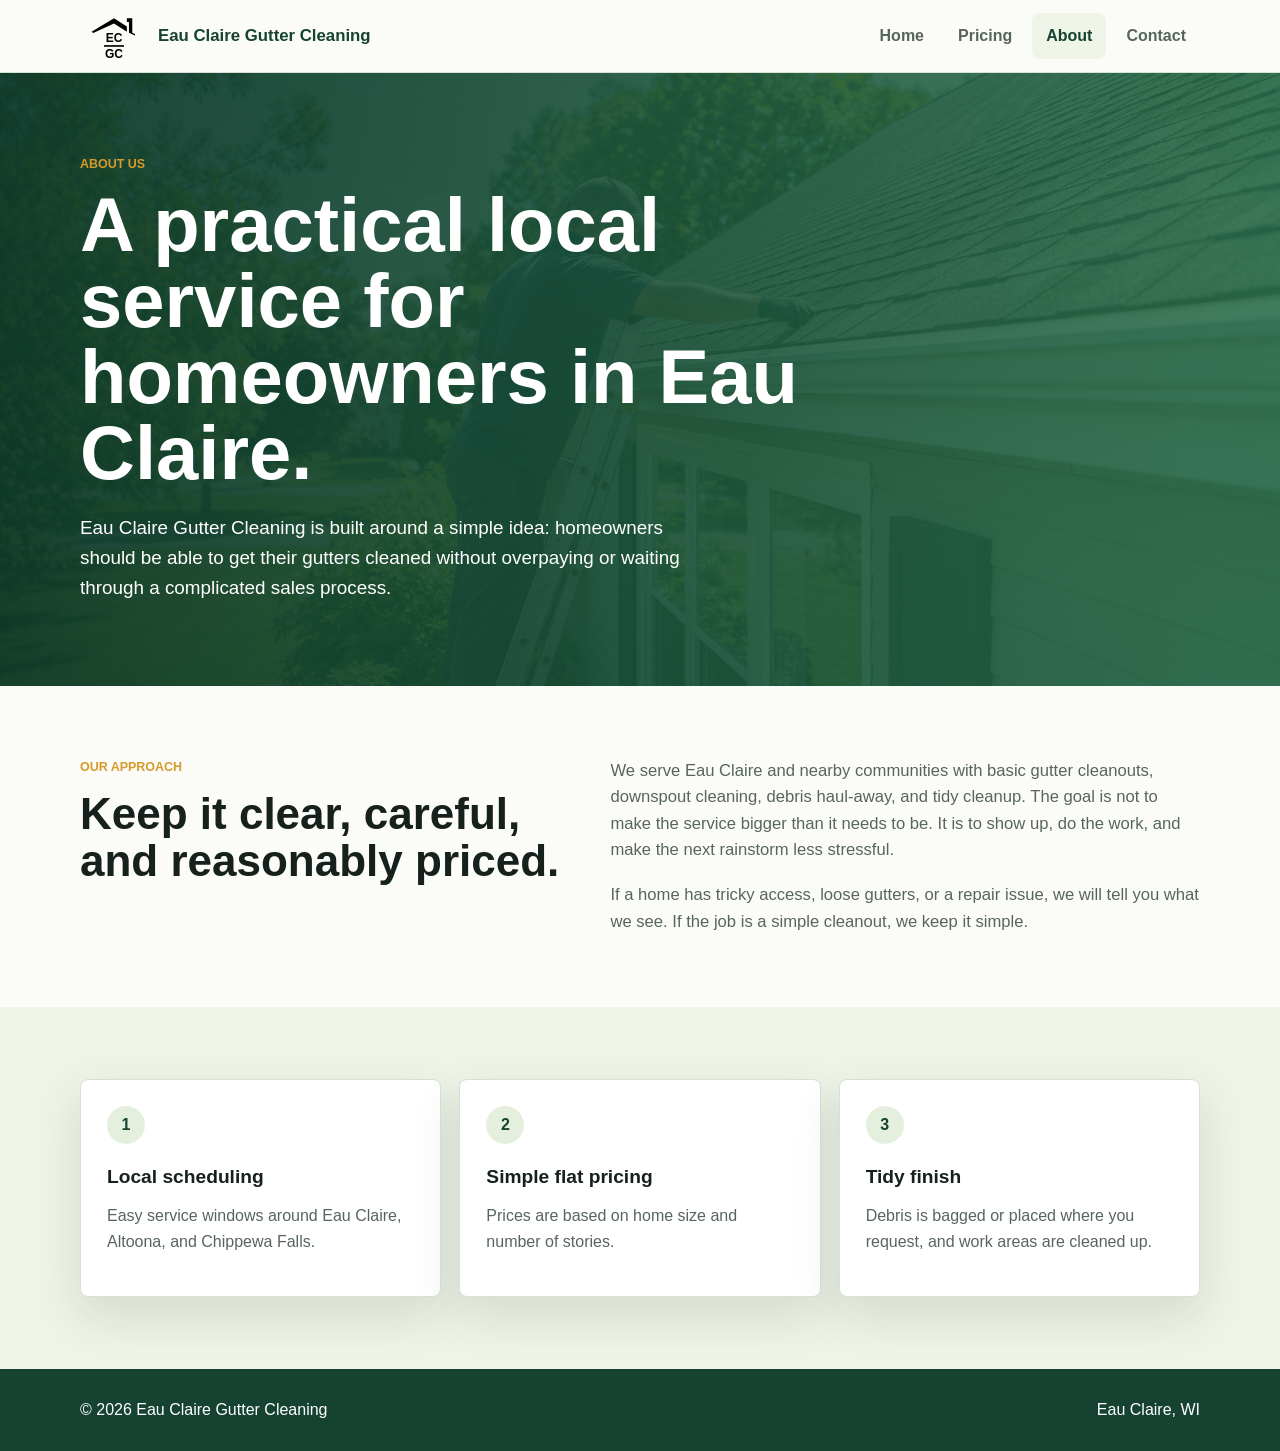
==== about.html @ 63301a05 "initial upload" ====
<!DOCTYPE html>
<html lang="en">
  <head>
    <meta charset="UTF-8" />
    <meta name="viewport" content="width=device-width, initial-scale=1.0" />
    <title>About Eau Claire Gutter Cleaning | Local Gutter Cleaning Service</title>
    <meta
      name="description"
      content="Learn about Eau Claire Gutter Cleaning, a simple and affordable local gutter cleaning service for Eau Claire and nearby communities."
    />
    <meta name="keywords" content="Eau Claire gutter cleaning, local gutter cleaning Eau Claire, affordable gutter cleaning" />
    <meta name="robots" content="index, follow" />
    <link rel="canonical" href="https://eauclaireguttercleaning.com/about.html" />
    <meta property="og:title" content="About Eau Claire Gutter Cleaning" />
    <meta
      property="og:description"
      content="A simple local gutter cleaning service for Eau Claire, Altoona, Chippewa Falls, and nearby communities."
    />
    <meta property="og:type" content="website" />
    <meta property="og:url" content="https://eauclaireguttercleaning.com/about.html" />
    <meta property="og:image" content="https://eauclaireguttercleaning.com/assets/images/hero-gutter-cleaning.png" />
    <meta name="twitter:card" content="summary_large_image" />
    <link rel="icon" href="assets/images/logo.svg" type="image/svg+xml" />
    <link rel="stylesheet" href="assets/css/styles.css?v=20260721" />
  </head>
  <body>
    <header class="site-header">
      <nav class="nav" aria-label="Main navigation">
        <a class="brand" href="index.html">
          <img class="brand-logo" src="assets/images/logo.svg" alt="" />
          <span class="brand-text">Eau Claire Gutter Cleaning</span>
        </a>
        <button class="nav-toggle" type="button" aria-label="Open navigation" aria-expanded="false">
          <span></span>
          <span></span>
          <span></span>
        </button>
        <div class="nav-links">
          <a href="index.html">Home</a>
          <a href="pricing.html">Pricing</a>
          <a href="about.html" aria-current="page">About</a>
          <a href="contact.html">Contact</a>
        </div>
      </nav>
    </header>

    <main>
      <section class="page-hero">
        <div class="section-inner">
          <p class="eyebrow">About us</p>
          <h1>A practical local service for homeowners in Eau Claire.</h1>
          <p>
            Eau Claire Gutter Cleaning is built around a simple idea: homeowners should be able to get their gutters
            cleaned without overpaying or waiting through a complicated sales process.
          </p>
        </div>
      </section>

      <section class="section">
        <div class="section-inner split">
          <div>
            <p class="eyebrow">Our approach</p>
            <h2>Keep it clear, careful, and reasonably priced.</h2>
          </div>
          <div class="stack">
            <p>
              We serve Eau Claire and nearby communities with basic gutter cleanouts, downspout cleaning, debris
              haul-away, and tidy cleanup. The goal is not to make the service bigger than it needs to be. It is to
              show up, do the work, and make the next rainstorm less stressful.
            </p>
            <p>
              If a home has tricky access, loose gutters, or a repair issue, we will tell you what we see. If the job
              is a simple cleanout, we keep it simple.
            </p>
          </div>
        </div>
      </section>

      <section class="section section-muted">
        <div class="section-inner">
          <div class="card-grid">
            <article class="info-card">
              <span class="icon" aria-hidden="true">1</span>
              <h3>Local scheduling</h3>
              <p>Easy service windows around Eau Claire, Altoona, and Chippewa Falls.</p>
            </article>
            <article class="info-card">
              <span class="icon" aria-hidden="true">2</span>
              <h3>Simple flat pricing</h3>
              <p>Prices are based on home size and number of stories.</p>
            </article>
            <article class="info-card">
              <span class="icon" aria-hidden="true">3</span>
              <h3>Tidy finish</h3>
              <p>Debris is bagged or placed where you request, and work areas are cleaned up.</p>
            </article>
          </div>
        </div>
      </section>
    </main>

    <footer class="site-footer">
      <div class="footer-inner">
        <p>&copy; 2026 Eau Claire Gutter Cleaning</p>
        <p>Eau Claire, WI</p>
      </div>
    </footer>

    <script>
      const navToggle = document.querySelector(".nav-toggle");
      const navLinks = document.querySelector(".nav-links");

      navToggle.addEventListener("click", () => {
        const expanded = navToggle.getAttribute("aria-expanded") === "true";
        navToggle.setAttribute("aria-expanded", String(!expanded));
        navLinks.classList.toggle("is-open");
      });
    </script>
  </body>
</html>
---- assets/css/styles.css ----
:root {
  --ink: #16201c;
  --muted: #58655f;
  --paper: #fbfcf7;
  --surface: #ffffff;
  --soft: #eef4e7;
  --brand: #256b48;
  --brand-dark: #164331;
  --accent: #d69b2d;
  --line: #d8e2d4;
  --shadow: 0 18px 48px rgba(22, 32, 28, 0.12);
}

* {
  box-sizing: border-box;
}

html {
  scroll-behavior: smooth;
}

body {
  margin: 0;
  color: var(--ink);
  font-family: Arial, Helvetica, sans-serif;
  line-height: 1.6;
  background: var(--paper);
}

a {
  color: inherit;
}

img {
  display: block;
  max-width: 100%;
}

.site-header {
  position: sticky;
  top: 0;
  z-index: 20;
  background: rgba(251, 252, 247, 0.96);
  border-bottom: 1px solid var(--line);
  backdrop-filter: blur(12px);
}

.nav {
  width: min(1120px, calc(100% - 32px));
  min-height: 72px;
  margin: 0 auto;
  display: flex;
  align-items: center;
  justify-content: space-between;
  gap: 24px;
}

.brand {
  display: inline-flex;
  align-items: center;
  gap: 10px;
  color: var(--brand-dark);
  font-size: 1.05rem;
  font-weight: 800;
  line-height: 1.15;
  text-decoration: none;
}

.brand-logo {
  width: 68px;
  height: 54px;
  flex: 0 0 auto;
}

.brand-text {
  min-width: 0;
}

.nav-links {
  display: flex;
  align-items: center;
  gap: 6px;
}

.nav-links a {
  min-height: 42px;
  padding: 10px 14px;
  border-radius: 8px;
  color: var(--muted);
  font-weight: 700;
  text-decoration: none;
}

.nav-links a:hover,
.nav-links a[aria-current="page"] {
  color: var(--brand-dark);
  background: var(--soft);
}

.nav-toggle {
  display: none;
  width: 44px;
  height: 44px;
  border: 1px solid var(--line);
  border-radius: 8px;
  background: var(--surface);
  cursor: pointer;
}

.nav-toggle span {
  display: block;
  width: 20px;
  height: 2px;
  margin: 4px auto;
  background: var(--ink);
}

.hero {
  position: relative;
  min-height: min(680px, 76svh);
  display: flex;
  align-items: center;
  overflow: hidden;
  background-image: url("../images/hero-gutter-cleaning.png");
  background-position: center;
  background-size: cover;
}

.hero::after {
  position: absolute;
  inset: 0;
  content: "";
  background: linear-gradient(90deg, rgba(8, 24, 17, 0.72), rgba(8, 24, 17, 0.42) 48%, rgba(8, 24, 17, 0.1));
}

.hero-content {
  position: relative;
  z-index: 1;
  width: min(1120px, calc(100% - 32px));
  margin: 0 auto;
  padding: 72px 0;
  color: #ffffff;
}

.hero-content h1,
.page-hero h1 {
  max-width: 780px;
  margin: 0;
  font-size: 4.75rem;
  line-height: 1;
  letter-spacing: 0;
}

.hero-content p:not(.eyebrow),
.page-hero p:not(.eyebrow) {
  max-width: 640px;
  margin: 22px 0 0;
  font-size: 1.18rem;
}

.hero-actions {
  display: flex;
  flex-wrap: wrap;
  gap: 14px;
  margin-top: 32px;
}

.button {
  display: inline-flex;
  min-height: 48px;
  align-items: center;
  justify-content: center;
  padding: 12px 20px;
  border: 2px solid transparent;
  border-radius: 8px;
  font-weight: 800;
  text-decoration: none;
  cursor: pointer;
}

.button-primary {
  color: #ffffff;
  background: var(--brand);
}

.button-primary:hover {
  background: var(--brand-dark);
}

.button-secondary {
  color: #ffffff;
  border-color: rgba(255, 255, 255, 0.76);
  background: rgba(255, 255, 255, 0.12);
}

.button-secondary:hover {
  background: rgba(255, 255, 255, 0.2);
}

.section {
  padding: 72px 0;
}

.section-muted {
  background: var(--soft);
}

.section-inner {
  width: min(1120px, calc(100% - 32px));
  margin: 0 auto;
}

.split {
  display: grid;
  grid-template-columns: minmax(0, 0.9fr) minmax(0, 1.1fr);
  gap: 48px;
  align-items: start;
}

.eyebrow {
  margin: 0 0 12px;
  color: var(--accent);
  font-size: 0.78rem;
  font-weight: 900;
  letter-spacing: 0;
  text-transform: uppercase;
}

.section h2,
.contact-panel h2 {
  margin: 0;
  font-size: 2.75rem;
  line-height: 1.08;
  letter-spacing: 0;
}

.section-lead,
.stack p,
.cta-band p,
.contact-panel p {
  margin: 0;
  color: var(--muted);
  font-size: 1.04rem;
}

.stack {
  display: grid;
  gap: 18px;
}

.card-grid,
.pricing-grid {
  display: grid;
  grid-template-columns: repeat(3, minmax(0, 1fr));
  gap: 18px;
}

.info-card,
.price-card,
.contact-panel,
.contact-form {
  border: 1px solid var(--line);
  border-radius: 8px;
  background: var(--surface);
  box-shadow: var(--shadow);
}

.info-card,
.price-card {
  padding: 26px;
}

.info-card h3,
.price-card h2,
.price-card p {
  margin: 0;
}

.info-card h3 {
  margin-top: 18px;
  font-size: 1.2rem;
}

.info-card p,
.price-card p {
  margin-top: 10px;
  color: var(--muted);
}

.icon {
  display: inline-flex;
  width: 38px;
  height: 38px;
  align-items: center;
  justify-content: center;
  border-radius: 50%;
  color: var(--brand-dark);
  font-weight: 900;
  background: #e4f0dd;
}

.cta-band {
  display: flex;
  align-items: center;
  justify-content: space-between;
  gap: 28px;
  padding: 34px;
  border: 1px solid var(--line);
  border-left: 7px solid var(--accent);
  border-radius: 8px;
  background: var(--surface);
}

.cta-band h2,
.cta-band p {
  margin-top: 8px;
}

.page-hero {
  padding: 82px 0;
  color: #ffffff;
  background:
    linear-gradient(90deg, rgba(15, 58, 42, 0.94), rgba(37, 107, 72, 0.86)),
    url("../images/hero-gutter-cleaning.png") center / cover;
}

.price-card.featured {
  border-color: rgba(37, 107, 72, 0.5);
}

.price-label {
  color: var(--brand-dark);
  font-size: 0.86rem;
  font-weight: 900;
  text-transform: uppercase;
}

.price-card h2 {
  margin-top: 12px;
  color: var(--brand-dark);
  font-size: 3rem;
  line-height: 1;
}

.price-card-link {
  display: block;
  color: inherit;
  text-decoration: none;
  transition:
    border-color 160ms ease,
    box-shadow 160ms ease,
    transform 160ms ease;
}

.price-card-link:hover,
.price-card-link:focus-visible {
  border-color: rgba(37, 107, 72, 0.7);
  box-shadow: 0 22px 56px rgba(22, 32, 28, 0.18);
  transform: translateY(-3px);
  outline: none;
}

.price-card .long-price {
  font-size: 2.1rem;
  line-height: 1.12;
}

.price-card .price-meta {
  margin-top: 16px;
  padding-top: 16px;
  border-top: 1px solid var(--line);
  color: var(--ink);
  font-weight: 800;
}

.price-action {
  color: var(--brand);
  font-weight: 900;
}

.pricing-table-wrap {
  overflow-x: auto;
  border: 1px solid var(--line);
  border-radius: 8px;
  background: var(--surface);
  box-shadow: var(--shadow);
}

.pricing-table {
  width: 100%;
  min-width: 640px;
  border-collapse: collapse;
}

.pricing-table caption {
  padding: 24px 24px 0;
  text-align: left;
  color: var(--ink);
  font-size: 1.4rem;
  font-weight: 800;
}

.pricing-table th,
.pricing-table td {
  padding: 20px 24px;
  border-bottom: 1px solid var(--line);
  text-align: left;
}

.pricing-table th {
  color: var(--brand-dark);
  font-size: 0.86rem;
  text-transform: uppercase;
}

.pricing-table .price-column {
  color: var(--brand-dark);
  font-weight: 900;
  white-space: nowrap;
}

.pricing-table tr:last-child td {
  border-bottom: 0;
}

.contact-layout {
  display: grid;
  grid-template-columns: minmax(280px, 0.85fr) minmax(0, 1.15fr);
  gap: 22px;
  align-items: start;
}

.contact-panel,
.contact-form {
  padding: 28px;
}

.contact-panel {
  display: grid;
  gap: 16px;
}

.contact-panel a {
  color: var(--brand-dark);
  font-weight: 800;
}

.contact-form {
  display: grid;
  gap: 10px;
}

.contact-form label {
  color: var(--brand-dark);
  font-weight: 800;
}

.home-options {
  display: grid;
  gap: 10px;
  margin: 8px 0 2px;
  padding: 0;
  border: 0;
}

.home-options legend {
  margin-bottom: 2px;
  color: var(--brand-dark);
  font-weight: 800;
}

.home-option {
  display: grid;
  grid-template-columns: auto minmax(0, 1fr) auto;
  gap: 12px;
  align-items: center;
  padding: 14px;
  border: 1px solid var(--line);
  border-radius: 8px;
  background: #f8faf5;
  cursor: pointer;
}

.home-option:hover,
.home-option:has(input:checked) {
  border-color: rgba(37, 107, 72, 0.7);
  background: #eef4e7;
}

.home-option input {
  width: 18px;
  height: 18px;
  margin: 0;
  accent-color: var(--brand);
}

.home-option span {
  display: grid;
  gap: 2px;
}

.home-option small {
  color: var(--muted);
  font-size: 0.9rem;
}

.home-option b {
  color: var(--brand-dark);
  white-space: nowrap;
}

.optional-text {
  color: var(--muted);
  font-weight: 700;
}

.contact-form input:not([type="radio"]),
.contact-form textarea {
  width: 100%;
  padding: 13px 14px;
  border: 1px solid #bdcbc2;
  border-radius: 8px;
  color: var(--ink);
  font: inherit;
  background: #ffffff;
}

.contact-form input:not([type="radio"]):focus,
.contact-form textarea:focus {
  outline: 3px solid rgba(214, 155, 45, 0.34);
  border-color: var(--accent);
}

.contact-form button {
  justify-self: start;
  margin-top: 8px;
}

.contact-form button:disabled {
  cursor: wait;
  opacity: 0.7;
}

.form-status {
  min-height: 1.5em;
  margin: 4px 0 0;
  padding: 0;
  border-radius: 8px;
  color: var(--muted);
  font-weight: 800;
}

.form-status.is-success {
  padding: 14px 16px;
  border: 1px solid #8ac29b;
  color: #17462d;
  background: #e7f7eb;
}

.form-status.is-error {
  padding: 14px 16px;
  border: 1px solid #f1b68c;
  color: #9a3412;
  background: #fff4ea;
}

.site-footer {
  padding: 28px 0;
  color: #ffffff;
  background: var(--brand-dark);
}

.footer-inner {
  width: min(1120px, calc(100% - 32px));
  margin: 0 auto;
  display: flex;
  justify-content: space-between;
  gap: 18px;
}

.footer-inner p {
  margin: 0;
}

@media (max-width: 820px) {
  .nav {
    min-height: 64px;
  }

  .nav-toggle {
    display: block;
  }

  .nav-links {
    position: absolute;
    top: 64px;
    left: 0;
    right: 0;
    display: none;
    padding: 12px 16px 18px;
    border-bottom: 1px solid var(--line);
    background: var(--paper);
  }

  .nav-links.is-open {
    display: grid;
  }

  .nav-links a {
    width: 100%;
  }

  .hero {
    min-height: 66svh;
    background-position: 58% center;
  }

  .hero::after {
    background: rgba(8, 24, 17, 0.64);
  }

  .hero-content {
    padding: 54px 0;
  }

  .hero-content h1,
  .page-hero h1 {
    font-size: 3.3rem;
  }

  .section h2,
  .contact-panel h2 {
    font-size: 2.25rem;
  }

  .split,
  .card-grid,
  .pricing-grid,
  .contact-layout {
    grid-template-columns: 1fr;
  }

  .section {
    padding: 54px 0;
  }

  .page-hero {
    padding: 62px 0;
  }

  .cta-band,
  .footer-inner {
    align-items: flex-start;
    flex-direction: column;
  }
}

@media (max-width: 480px) {
  .brand {
    max-width: 210px;
    font-size: 0.94rem;
    line-height: 1.15;
  }

  .hero-actions,
  .button,
  .contact-form button {
    width: 100%;
  }

  .hero-content h1,
  .page-hero h1 {
    font-size: 2.45rem;
  }

  .section h2,
  .contact-panel h2 {
    font-size: 1.9rem;
  }

  .button {
    padding-right: 14px;
    padding-left: 14px;
  }

  .info-card,
  .price-card,
  .contact-panel,
  .contact-form,
  .cta-band {
    padding: 22px;
  }

  .home-option {
    grid-template-columns: auto minmax(0, 1fr);
    align-items: start;
  }

  .home-option b {
    grid-column: 2;
  }
}
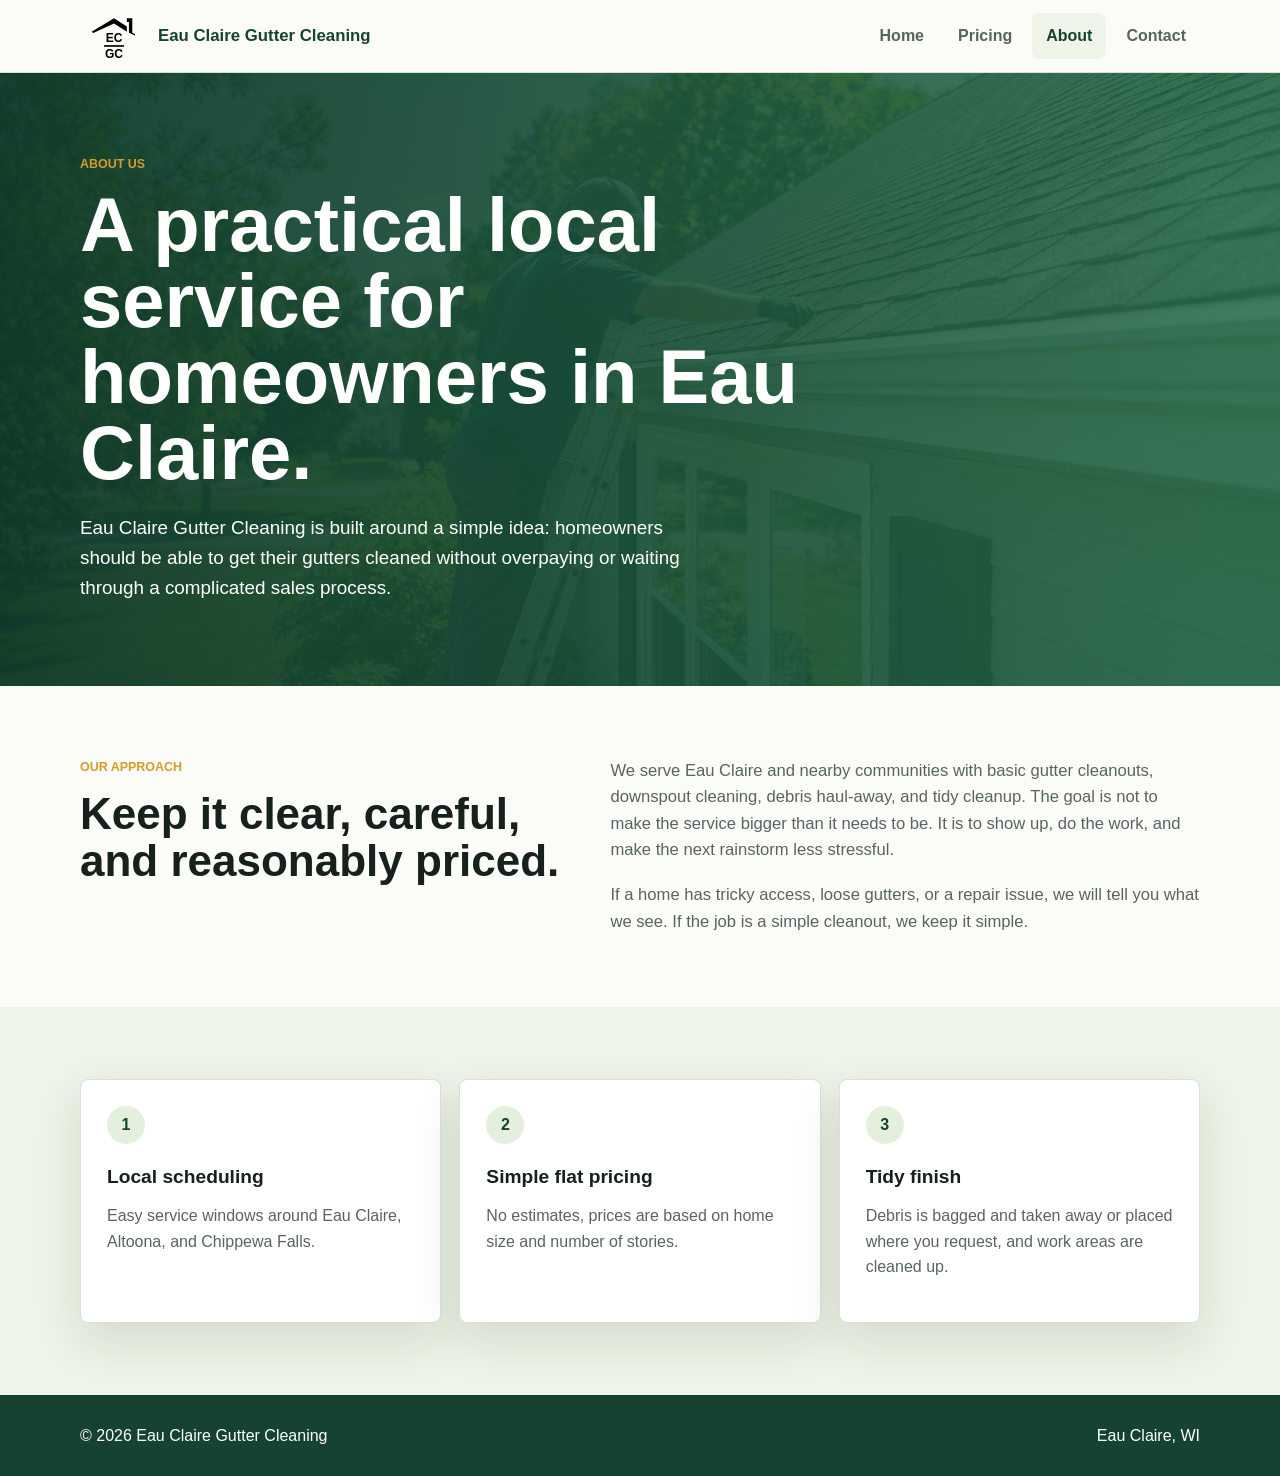
==== commit 59d2f70d: "Update about.html" ====
--- a/about.html
+++ b/about.html
@@ -87,12 +87,12 @@
             <article class="info-card">
               <span class="icon" aria-hidden="true">2</span>
               <h3>Simple flat pricing</h3>
-              <p>Prices are based on home size and number of stories.</p>
+              <p>No estimates, prices are based on home size and number of stories.</p>
             </article>
             <article class="info-card">
               <span class="icon" aria-hidden="true">3</span>
               <h3>Tidy finish</h3>
-              <p>Debris is bagged or placed where you request, and work areas are cleaned up.</p>
+              <p>Debris is bagged and taken away or placed where you request, and work areas are cleaned up.</p>
             </article>
           </div>
         </div>
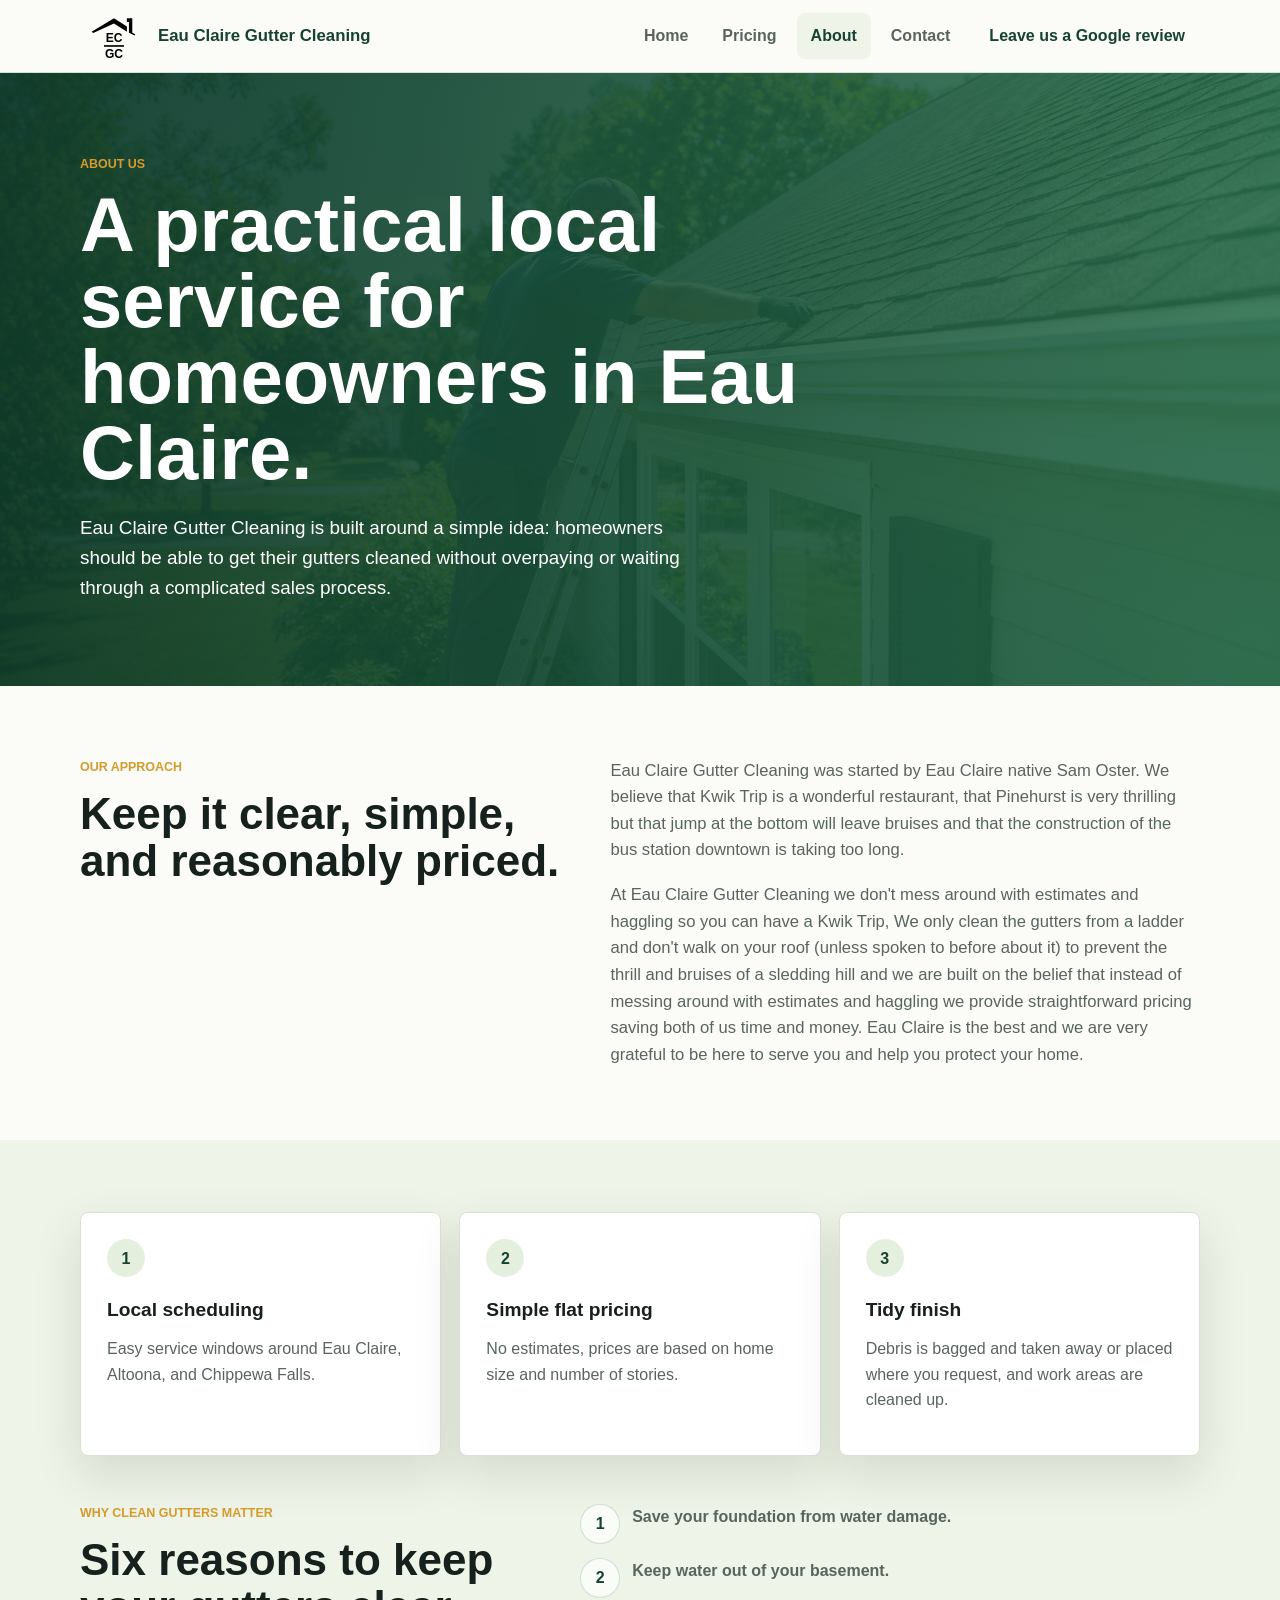
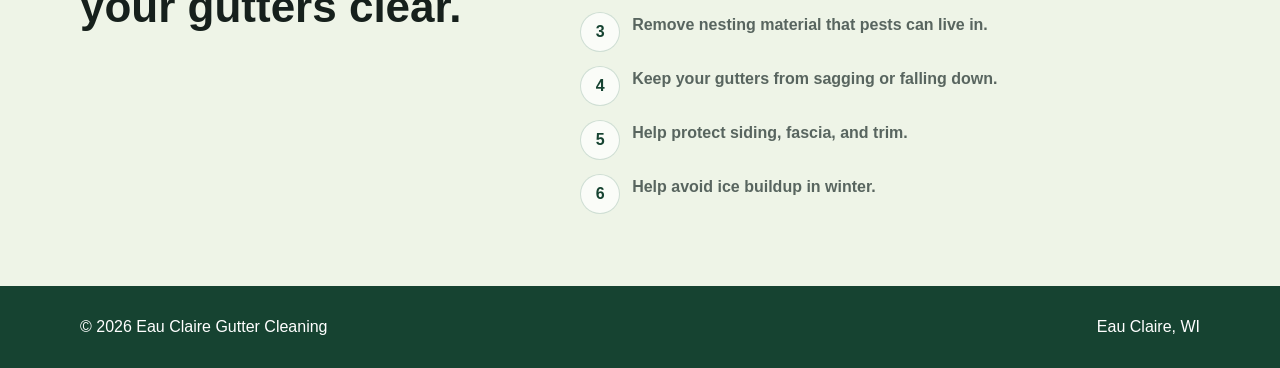
==== commit f468a23c: "about us page update and google review added in" ====
--- a/about.html
+++ b/about.html
@@ -21,7 +21,7 @@
     <meta property="og:image" content="https://eauclaireguttercleaning.com/assets/images/hero-gutter-cleaning.png" />
     <meta name="twitter:card" content="summary_large_image" />
     <link rel="icon" href="assets/images/logo.svg" type="image/svg+xml" />
-    <link rel="stylesheet" href="assets/css/styles.css?v=20260721" />
+    <link rel="stylesheet" href="assets/css/styles.css?v=20260818" />
   </head>
   <body>
     <header class="site-header">
@@ -40,6 +40,7 @@
           <a href="pricing.html">Pricing</a>
           <a href="about.html" aria-current="page">About</a>
           <a href="contact.html">Contact</a>
+          <a class="review-link" href="https://g.page/r/CfcEi82NCIwNEBM/review" target="_blank" rel="noopener">Leave us a Google review</a>
         </div>
       </nav>
     </header>
@@ -60,17 +61,21 @@
         <div class="section-inner split">
           <div>
             <p class="eyebrow">Our approach</p>
-            <h2>Keep it clear, careful, and reasonably priced.</h2>
+            <h2>Keep it clear, simple, and reasonably priced.</h2>
           </div>
           <div class="stack">
             <p>
-              We serve Eau Claire and nearby communities with basic gutter cleanouts, downspout cleaning, debris
-              haul-away, and tidy cleanup. The goal is not to make the service bigger than it needs to be. It is to
-              show up, do the work, and make the next rainstorm less stressful.
+              Eau Claire Gutter Cleaning was started by Eau Claire native Sam Oster. We believe that Kwik Trip is a
+              wonderful restaurant, that Pinehurst is very thrilling but that jump at the bottom will leave bruises and
+              that the construction of the bus station downtown is taking too long.
             </p>
             <p>
-              If a home has tricky access, loose gutters, or a repair issue, we will tell you what we see. If the job
-              is a simple cleanout, we keep it simple.
+              At Eau Claire Gutter Cleaning we don't mess around with estimates and haggling so you can have a Kwik
+              Trip, We only clean the gutters from a ladder and don't walk on your roof (unless spoken to before about
+              it) to prevent the thrill and bruises of a sledding hill and we are built on the belief that instead of
+              messing around with estimates and haggling we provide straightforward pricing saving both of us time and
+              money. Eau Claire is the best and we are very grateful to be here to serve you and help you protect your
+              home.
             </p>
           </div>
         </div>
@@ -95,6 +100,21 @@
               <p>Debris is bagged and taken away or placed where you request, and work areas are cleaned up.</p>
             </article>
           </div>
+
+          <div class="reasons-block">
+            <div>
+              <p class="eyebrow">Why clean gutters matter</p>
+              <h2>Six reasons to keep your gutters clear.</h2>
+            </div>
+            <ol class="reasons-list">
+              <li>Save your foundation from water damage.</li>
+              <li>Keep water out of your basement.</li>
+              <li>Remove nesting material that pests can live in.</li>
+              <li>Keep your gutters from sagging or falling down.</li>
+              <li>Help protect siding, fascia, and trim.</li>
+              <li>Help avoid ice buildup in winter.</li>
+            </ol>
+          </div>
         </div>
       </section>
     </main>
--- a/assets/css/styles.css
+++ b/assets/css/styles.css
@@ -97,6 +97,20 @@
   background: var(--soft);
 }
 
+.nav-links a.review-link {
+  margin-left: 4px;
+  color: var(--brand-dark);
+  border: 1px solid transparent;
+  background: transparent;
+  white-space: nowrap;
+}
+
+.nav-links a.review-link:hover {
+  color: var(--brand-dark);
+  border-color: var(--accent);
+  background: transparent;
+}
+
 .nav-toggle {
   display: none;
   width: 44px;
@@ -197,6 +211,17 @@
   background: rgba(255, 255, 255, 0.2);
 }
 
+.button-outline {
+  color: var(--brand-dark);
+  border-color: rgba(37, 107, 72, 0.42);
+  background: #ffffff;
+}
+
+.button-outline:hover {
+  border-color: var(--brand);
+  background: var(--soft);
+}
+
 .section {
   padding: 72px 0;
 }
@@ -299,6 +324,47 @@
   background: #e4f0dd;
 }
 
+.reasons-block {
+  display: grid;
+  grid-template-columns: minmax(0, 0.85fr) minmax(0, 1.15fr);
+  gap: 42px;
+  align-items: start;
+  margin-top: 48px;
+}
+
+.reasons-list {
+  counter-reset: gutter-reasons;
+  display: grid;
+  gap: 14px;
+  margin: 0;
+  padding: 0;
+  list-style: none;
+}
+
+.reasons-list li {
+  counter-increment: gutter-reasons;
+  display: grid;
+  grid-template-columns: 38px minmax(0, 1fr);
+  gap: 14px;
+  align-items: start;
+  color: var(--muted);
+  font-weight: 700;
+}
+
+.reasons-list li::before {
+  content: counter(gutter-reasons);
+  display: inline-flex;
+  width: 38px;
+  height: 38px;
+  align-items: center;
+  justify-content: center;
+  border: 1px solid rgba(37, 107, 72, 0.2);
+  border-radius: 50%;
+  color: var(--brand-dark);
+  font-weight: 900;
+  background: rgba(255, 255, 255, 0.7);
+}
+
 .cta-band {
   display: flex;
   align-items: center;
@@ -326,6 +392,171 @@
 
 .price-card.featured {
   border-color: rgba(37, 107, 72, 0.5);
+}
+
+.pricing-controls {
+  display: grid;
+  grid-template-columns: minmax(0, 1fr) auto;
+  gap: 24px;
+  align-items: center;
+  margin-bottom: 24px;
+  padding: 24px;
+  border: 1px solid var(--line);
+  border-radius: 8px;
+  background: var(--surface);
+  box-shadow: var(--shadow);
+}
+
+.pricing-controls h2 {
+  margin: 0;
+  color: var(--brand-dark);
+  font-size: 1.65rem;
+  line-height: 1.15;
+}
+
+.pricing-controls p:not(.eyebrow) {
+  margin: 8px 0 0;
+  color: var(--muted);
+}
+
+.helper-link {
+  display: inline-flex;
+  margin-top: 10px;
+  color: var(--brand-dark);
+  font-weight: 900;
+}
+
+.pricing-toggle,
+.guard-options {
+  margin: 0;
+  padding: 0;
+  border: 0;
+}
+
+.guard-options legend {
+  margin-bottom: 8px;
+  color: var(--brand-dark);
+  font-weight: 800;
+}
+
+.pricing-toggle legend {
+  position: absolute;
+  width: 1px;
+  height: 1px;
+  margin: -1px;
+  padding: 0;
+  overflow: hidden;
+  clip: rect(0, 0, 0, 0);
+  white-space: nowrap;
+  border: 0;
+}
+
+.pricing-toggle {
+  justify-self: end;
+}
+
+.pricing-toggle .toggle-options {
+  position: relative;
+  display: grid;
+  grid-template-columns: repeat(2, minmax(0, 1fr));
+  gap: 0;
+  width: min(100vw - 64px, 380px);
+  padding: 4px;
+  border: 1px solid rgba(37, 107, 72, 0.28);
+  border-radius: 999px;
+  background: #edf4e9;
+  box-shadow: inset 0 1px 2px rgba(22, 32, 28, 0.08);
+}
+
+.pricing-toggle .toggle-options::before {
+  position: absolute;
+  top: 4px;
+  bottom: 4px;
+  left: 4px;
+  width: calc((100% - 8px) / 2);
+  border-radius: 999px;
+  content: "";
+  background: var(--brand);
+  box-shadow: 0 8px 18px rgba(22, 32, 28, 0.18);
+  transition: transform 180ms ease;
+}
+
+.pricing-toggle:has(input[value="yes"]:checked) .toggle-options::before {
+  transform: translateX(100%);
+}
+
+.toggle-options {
+  display: grid;
+  gap: 10px;
+}
+
+.toggle-option {
+  display: grid;
+  grid-template-columns: auto minmax(0, 1fr);
+  gap: 10px;
+  align-items: center;
+  min-width: 230px;
+  padding: 12px 14px;
+  border: 1px solid var(--line);
+  border-radius: 8px;
+  color: var(--brand-dark);
+  font-weight: 900;
+  background: #f8faf5;
+  cursor: pointer;
+}
+
+.toggle-option:hover,
+.toggle-option:has(input:checked) {
+  border-color: rgba(37, 107, 72, 0.7);
+  background: #eef4e7;
+}
+
+.toggle-option input {
+  width: 18px;
+  height: 18px;
+  margin: 0;
+  accent-color: var(--brand);
+}
+
+.pricing-toggle .toggle-option {
+  position: relative;
+  z-index: 1;
+  display: flex;
+  min-width: 0;
+  min-height: 48px;
+  align-items: center;
+  justify-content: center;
+  padding: 10px 14px;
+  border: 0;
+  border-radius: 999px;
+  color: var(--brand-dark);
+  line-height: 1.15;
+  text-align: center;
+  background: transparent;
+}
+
+.pricing-toggle .toggle-option:hover,
+.pricing-toggle .toggle-option:has(input:checked) {
+  border-color: transparent;
+  background: transparent;
+}
+
+.pricing-toggle .toggle-option:has(input:checked) {
+  color: #ffffff;
+}
+
+.pricing-toggle .toggle-option:has(input:focus-visible) {
+  outline: 3px solid rgba(214, 155, 45, 0.38);
+  outline-offset: -2px;
+}
+
+.pricing-toggle .toggle-option input {
+  position: absolute;
+  inset: 0;
+  width: 100%;
+  height: 100%;
+  opacity: 0;
+  cursor: pointer;
 }
 
 .price-label {
@@ -365,6 +596,11 @@
   line-height: 1.12;
 }
 
+.price-card .guard-note {
+  color: var(--accent);
+  font-weight: 900;
+}
+
 .price-card .price-meta {
   margin-top: 16px;
   padding-top: 16px;
@@ -509,6 +745,24 @@
   white-space: nowrap;
 }
 
+.guard-options {
+  display: grid;
+  gap: 10px;
+  margin: 8px 0 2px;
+}
+
+.guard-help {
+  margin: 2px 0 4px;
+  color: var(--muted);
+  font-size: 0.92rem;
+  font-weight: 700;
+}
+
+.guard-help a {
+  color: var(--brand-dark);
+  font-weight: 900;
+}
+
 .optional-text {
   color: var(--muted);
   font-weight: 700;
@@ -582,7 +836,68 @@
   margin: 0;
 }
 
-@media (max-width: 820px) {
+.guard-layout {
+  display: grid;
+  grid-template-columns: minmax(0, 1.05fr) minmax(280px, 0.95fr);
+  gap: 28px;
+  align-items: center;
+}
+
+.guard-graphic {
+  padding: 18px;
+  border: 1px solid var(--line);
+  border-radius: 8px;
+  background: var(--surface);
+  box-shadow: var(--shadow);
+}
+
+.guard-graphic svg {
+  display: block;
+  width: 100%;
+  height: auto;
+}
+
+.guard-copy {
+  display: grid;
+  gap: 16px;
+}
+
+.guard-copy h2,
+.guard-copy h3,
+.guard-copy p {
+  margin: 0;
+}
+
+.guard-copy h2 {
+  color: var(--brand-dark);
+  font-size: 2.35rem;
+  line-height: 1.08;
+}
+
+.guard-copy h3 {
+  color: var(--brand-dark);
+  font-size: 1.1rem;
+}
+
+.guard-copy p,
+.guard-copy li {
+  color: var(--muted);
+}
+
+.guard-copy ul {
+  margin: 0;
+  padding-left: 20px;
+}
+
+.guard-note-panel {
+  padding: 18px;
+  border: 1px solid var(--line);
+  border-left: 7px solid var(--accent);
+  border-radius: 8px;
+  background: var(--surface);
+}
+
+@media (max-width: 940px) {
   .nav {
     min-height: 64px;
   }
@@ -610,6 +925,13 @@
     width: 100%;
   }
 
+  .nav-links a.review-link {
+    margin-left: 0;
+    text-align: center;
+  }
+}
+
+@media (max-width: 820px) {
   .hero {
     min-height: 66svh;
     background-position: 58% center;
@@ -636,7 +958,10 @@
   .split,
   .card-grid,
   .pricing-grid,
-  .contact-layout {
+  .contact-layout,
+  .pricing-controls,
+  .reasons-block,
+  .guard-layout {
     grid-template-columns: 1fr;
   }
 
@@ -652,6 +977,25 @@
   .footer-inner {
     align-items: flex-start;
     flex-direction: column;
+  }
+
+  .pricing-controls {
+    align-items: stretch;
+  }
+
+  .pricing-toggle {
+    justify-self: stretch;
+  }
+
+  .pricing-toggle .toggle-options {
+    width: 100%;
+  }
+
+  .pricing-toggle .toggle-option {
+    min-height: 46px;
+    padding-right: 10px;
+    padding-left: 10px;
+    font-size: 0.92rem;
   }
 }
 
@@ -687,7 +1031,8 @@
   .price-card,
   .contact-panel,
   .contact-form,
-  .cta-band {
+  .cta-band,
+  .pricing-controls {
     padding: 22px;
   }
 
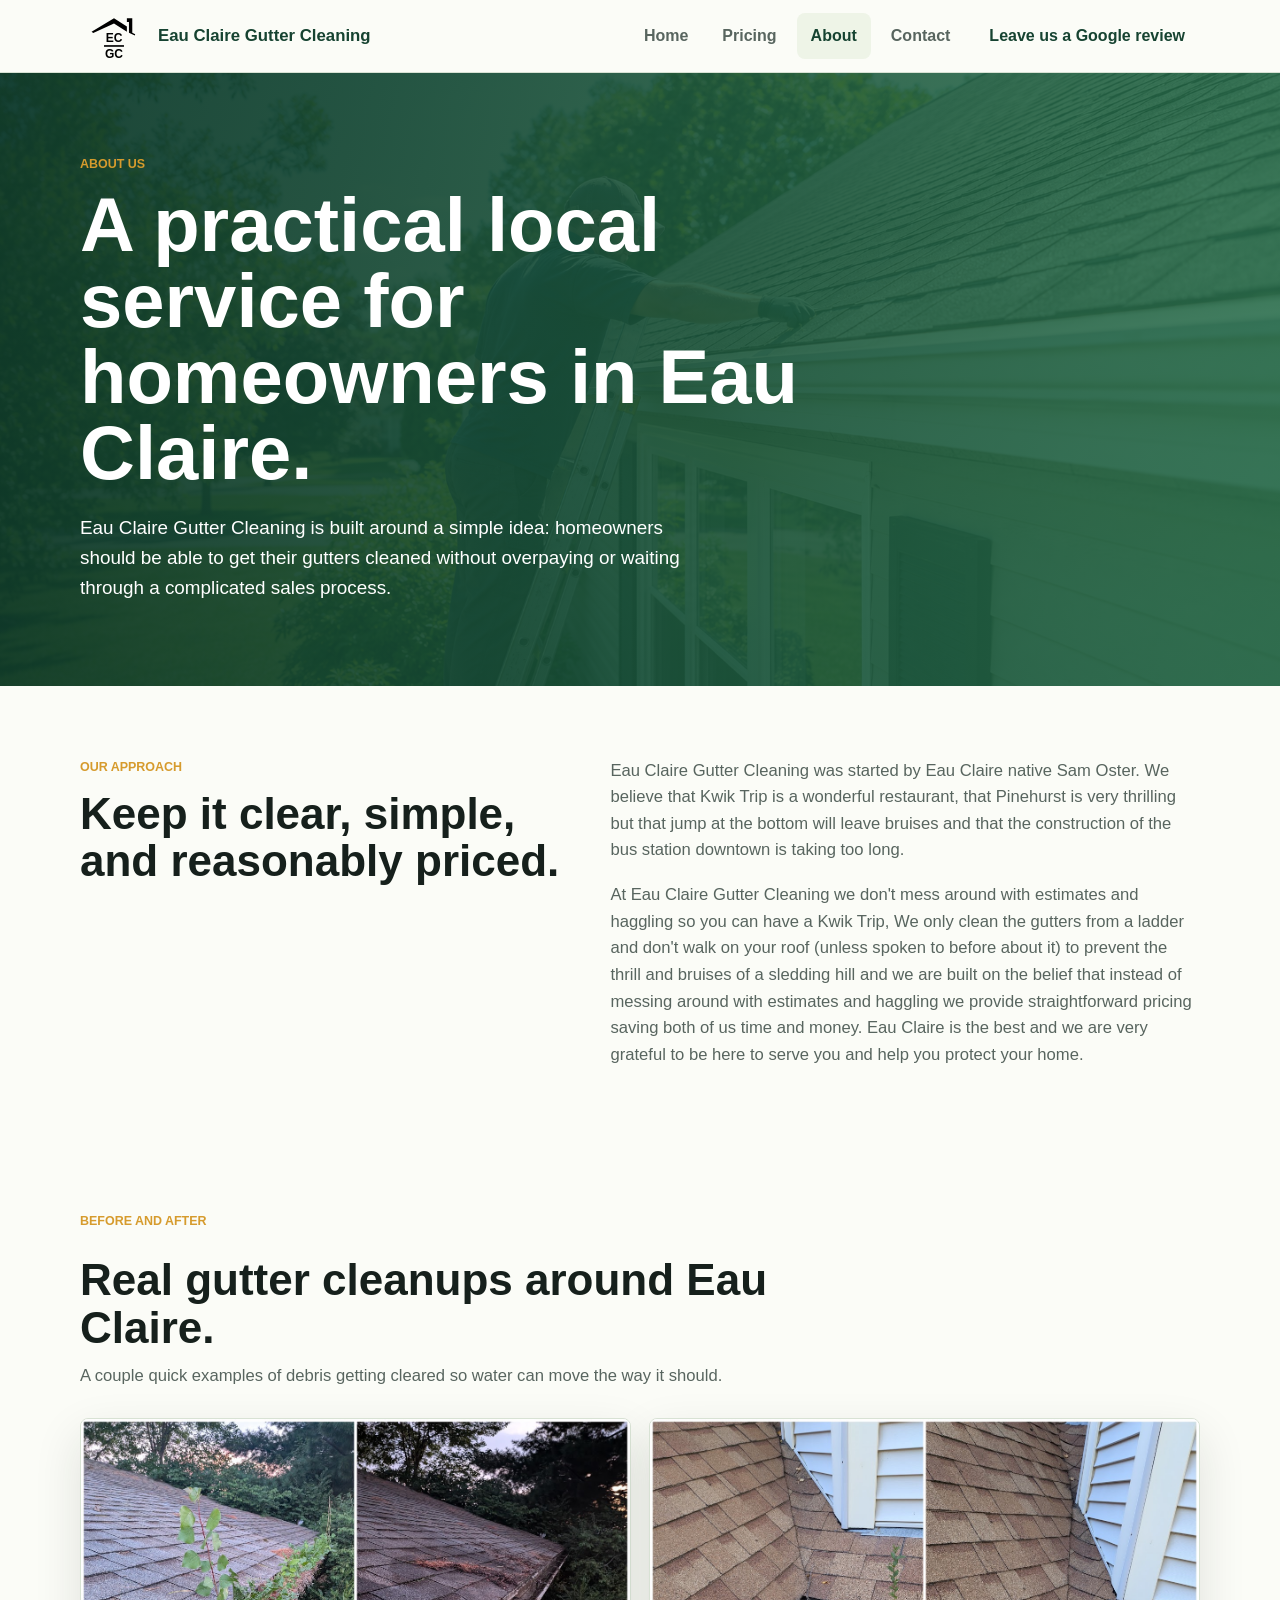
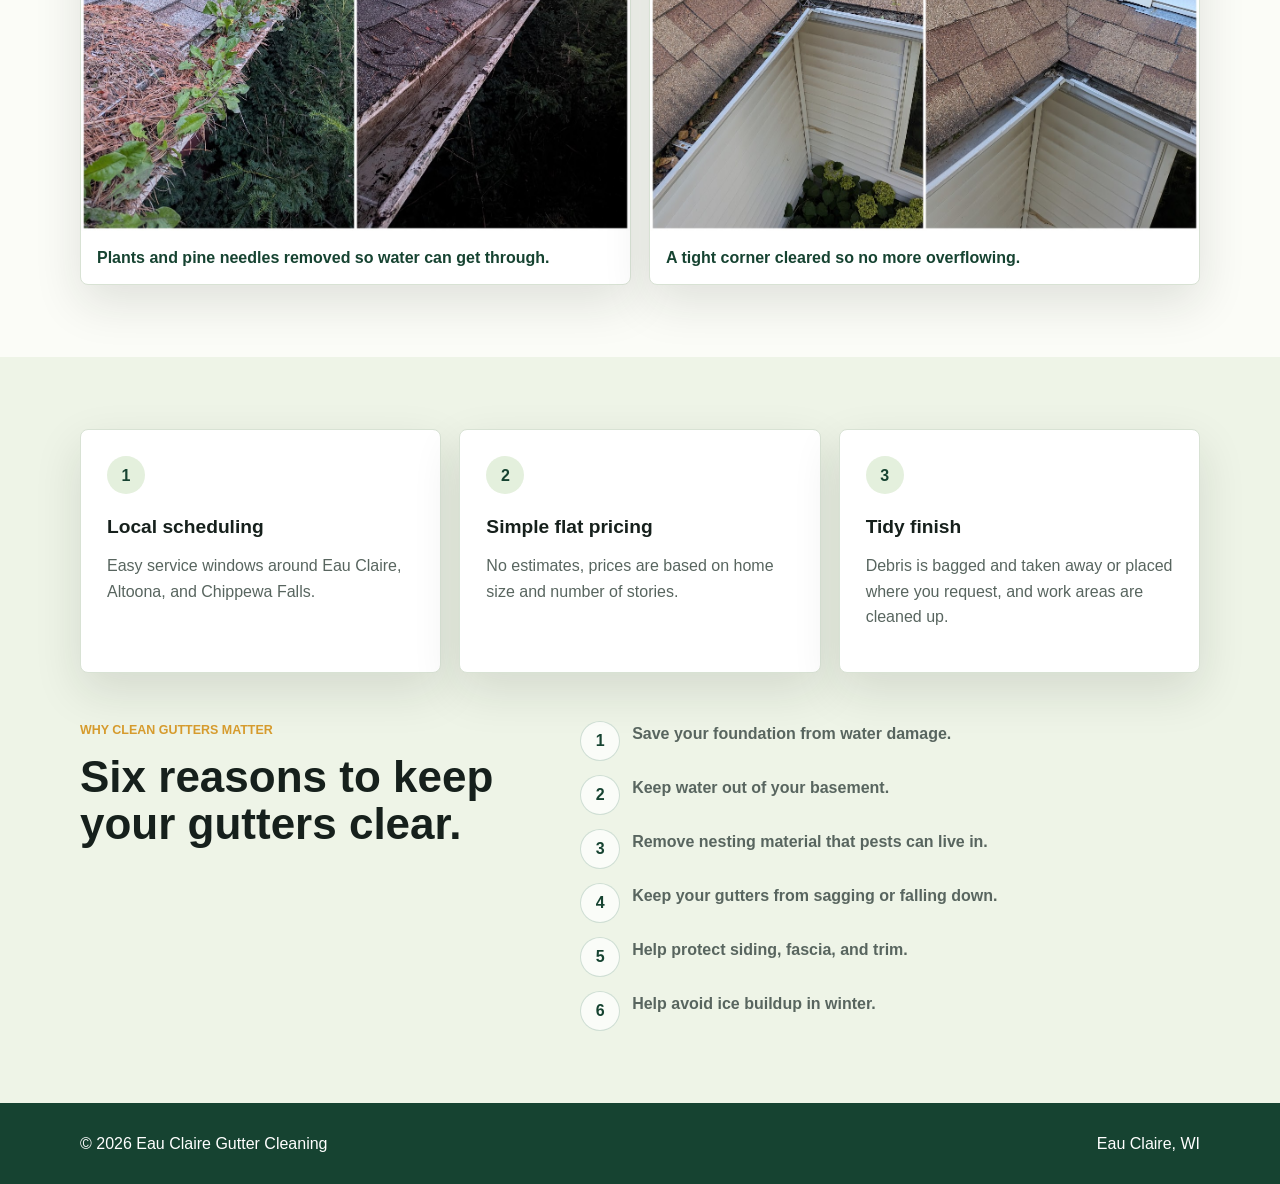
==== commit ef4a1242: "adding before and after pictures" ====
--- a/about.html
+++ b/about.html
@@ -21,7 +21,7 @@
     <meta property="og:image" content="https://eauclaireguttercleaning.com/assets/images/hero-gutter-cleaning.png" />
     <meta name="twitter:card" content="summary_large_image" />
     <link rel="icon" href="assets/images/logo.svg" type="image/svg+xml" />
-    <link rel="stylesheet" href="assets/css/styles.css?v=20260818" />
+    <link rel="stylesheet" href="assets/css/styles.css?v=20261007" />
   </head>
   <body>
     <header class="site-header">
@@ -77,6 +77,34 @@
               money. Eau Claire is the best and we are very grateful to be here to serve you and help you protect your
               home.
             </p>
+          </div>
+        </div>
+      </section>
+
+      <section class="section">
+        <div class="section-inner">
+          <div class="before-after-header">
+            <p class="eyebrow">Before and after</p>
+            <h2>Real gutter cleanups around Eau Claire.</h2>
+            <p class="section-lead">
+              A couple quick examples of debris getting cleared so water can move the way it should.
+            </p>
+          </div>
+          <div class="before-after-grid">
+            <figure class="before-after-card">
+              <img
+                src="assets/images/before-after-roof-gutter.jpg"
+                alt="Before and after photos of roof debris and a cleared gutter edge"
+              />
+              <figcaption>Plants and pine needles removed so water can get through.</figcaption>
+            </figure>
+            <figure class="before-after-card">
+              <img
+                src="assets/images/before-after-valley-gutter.jpg"
+                alt="Before and after photos of a clogged valley gutter cleaned out"
+              />
+              <figcaption>A tight corner cleared so no more overflowing.</figcaption>
+            </figure>
           </div>
         </div>
       </section>
--- a/assets/css/styles.css
+++ b/assets/css/styles.css
@@ -365,6 +365,41 @@
   background: rgba(255, 255, 255, 0.7);
 }
 
+.before-after-header {
+  display: grid;
+  gap: 12px;
+  max-width: 760px;
+  margin-bottom: 28px;
+}
+
+.before-after-grid {
+  display: grid;
+  grid-template-columns: repeat(2, minmax(0, 1fr));
+  gap: 18px;
+}
+
+.before-after-card {
+  margin: 0;
+  overflow: hidden;
+  border: 1px solid var(--line);
+  border-radius: 8px;
+  background: var(--surface);
+  box-shadow: var(--shadow);
+}
+
+.before-after-card img {
+  width: 100%;
+  aspect-ratio: 4 / 3;
+  object-fit: cover;
+}
+
+.before-after-card figcaption {
+  padding: 16px;
+  color: var(--brand-dark);
+  font-weight: 800;
+  line-height: 1.35;
+}
+
 .cta-band {
   display: flex;
   align-items: center;
@@ -840,26 +875,57 @@
   display: grid;
   grid-template-columns: minmax(0, 1.05fr) minmax(280px, 0.95fr);
   gap: 28px;
-  align-items: center;
+  align-items: start;
 }
 
 .guard-graphic {
-  padding: 18px;
+  padding: 14px;
   border: 1px solid var(--line);
   border-radius: 8px;
   background: var(--surface);
   box-shadow: var(--shadow);
 }
 
-.guard-graphic svg {
-  display: block;
+.guard-copy {
+  display: grid;
+  gap: 16px;
+}
+
+.guard-photo-grid {
+  display: grid;
+  grid-template-columns: repeat(2, minmax(0, 1fr));
+  gap: 14px;
+}
+
+.guard-photo-card {
+  margin: 0;
+  overflow: hidden;
+  border: 1px solid var(--line);
+  border-radius: 8px;
+  background: var(--paper);
+}
+
+.guard-photo-card img {
   width: 100%;
-  height: auto;
-}
-
-.guard-copy {
-  display: grid;
-  gap: 16px;
+  height: clamp(220px, 24vw, 300px);
+  aspect-ratio: 4 / 3;
+  object-fit: cover;
+}
+
+.guard-photo-card:first-child img {
+  object-position: center 72%;
+}
+
+.guard-photo-card:nth-child(2) img {
+  object-position: center 56%;
+}
+
+.guard-photo-card figcaption {
+  padding: 12px 10px;
+  color: var(--brand-dark);
+  font-weight: 900;
+  line-height: 1.2;
+  text-align: center;
 }
 
 .guard-copy h2,
@@ -961,6 +1027,7 @@
   .contact-layout,
   .pricing-controls,
   .reasons-block,
+  .before-after-grid,
   .guard-layout {
     grid-template-columns: 1fr;
   }
@@ -1036,6 +1103,10 @@
     padding: 22px;
   }
 
+  .guard-photo-grid {
+    grid-template-columns: 1fr;
+  }
+
   .home-option {
     grid-template-columns: auto minmax(0, 1fr);
     align-items: start;
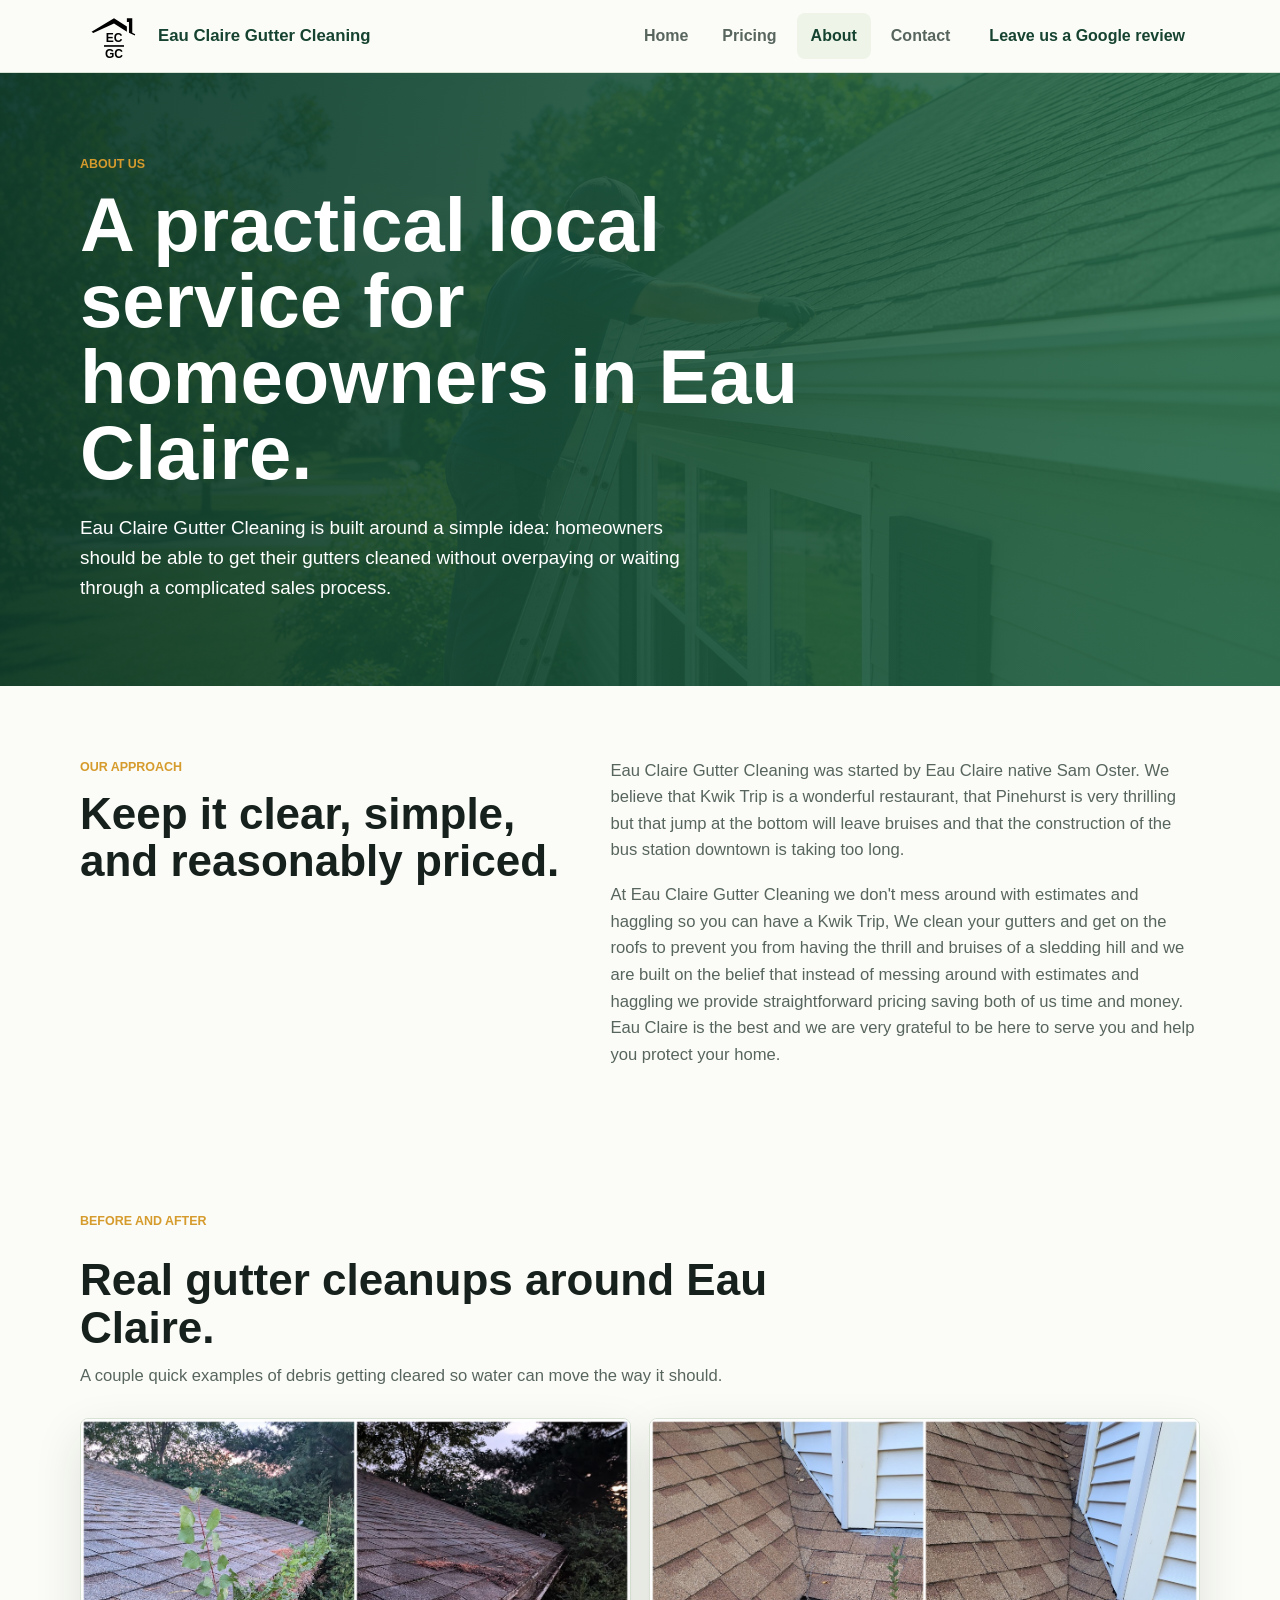
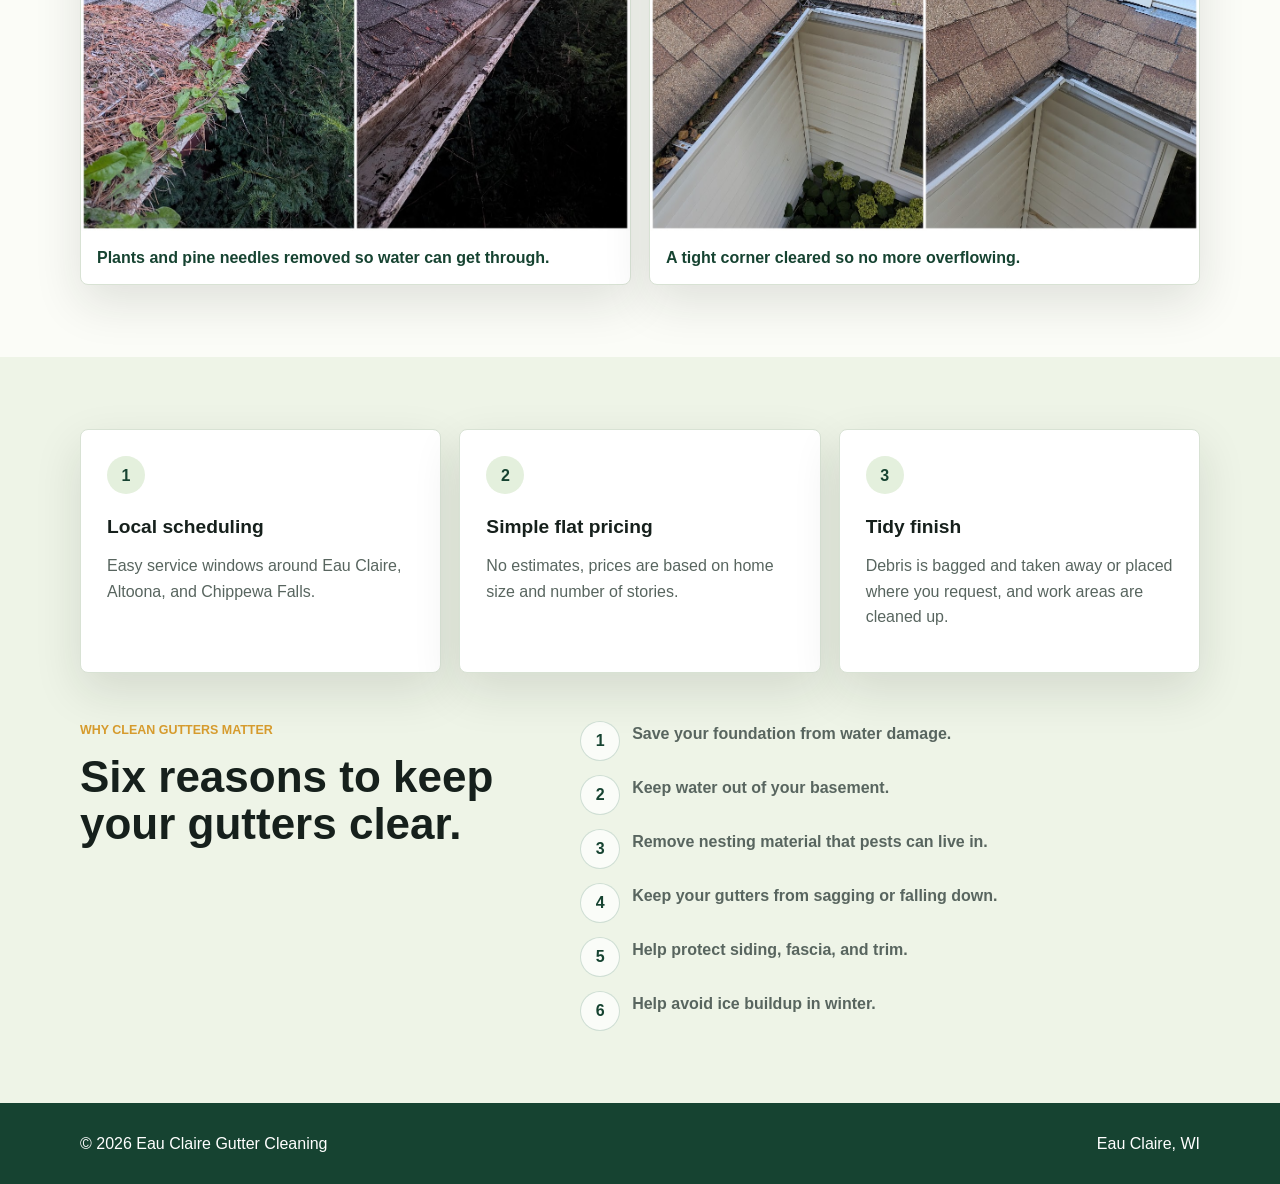
==== commit 83155483: "gutter images addition" ====
--- a/about.html
+++ b/about.html
@@ -71,8 +71,7 @@
             </p>
             <p>
               At Eau Claire Gutter Cleaning we don't mess around with estimates and haggling so you can have a Kwik
-              Trip, We only clean the gutters from a ladder and don't walk on your roof (unless spoken to before about
-              it) to prevent the thrill and bruises of a sledding hill and we are built on the belief that instead of
+              Trip, We clean your gutters and get on the roofs to prevent you from having the thrill and bruises of a sledding hill and we are built on the belief that instead of
               messing around with estimates and haggling we provide straightforward pricing saving both of us time and
               money. Eau Claire is the best and we are very grateful to be here to serve you and help you protect your
               home.
--- a/assets/css/styles.css
+++ b/assets/css/styles.css
@@ -372,6 +372,71 @@
   margin-bottom: 28px;
 }
 
+.photo-section-header {
+  display: grid;
+  gap: 12px;
+  max-width: 760px;
+  margin-bottom: 28px;
+}
+
+.photo-section-header .eyebrow {
+  margin: 0;
+  color: var(--brand);
+}
+
+#our-work {
+  scroll-margin-top: 88px;
+}
+
+.work-photo-grid {
+  display: grid;
+  grid-template-columns: repeat(3, minmax(0, 1fr));
+  gap: 22px;
+}
+
+.work-photo-card {
+  margin: 0;
+  overflow: hidden;
+  border: 1px solid var(--line);
+  border-radius: 8px;
+  background: var(--surface);
+}
+
+.work-photo-card img {
+  width: 100%;
+  height: auto;
+  aspect-ratio: 3 / 4;
+  object-fit: cover;
+}
+
+.work-photo-card figcaption {
+  padding: 20px;
+}
+
+.work-photo-card h3 {
+  margin: 0;
+  color: var(--brand-dark);
+  font-size: 1.15rem;
+  line-height: 1.3;
+}
+
+.work-photo-card p {
+  margin: 8px 0 0;
+  color: var(--muted);
+}
+
+.work-photo-grid-details img {
+  aspect-ratio: 1;
+}
+
+.work-photo-grid-details .work-photo-moss {
+  object-position: right center;
+}
+
+.work-photo-grid-details .work-photo-card:last-child img {
+  object-position: center 35%;
+}
+
 .before-after-grid {
   display: grid;
   grid-template-columns: repeat(2, minmax(0, 1fr));
@@ -1116,3 +1181,13 @@
     grid-column: 2;
   }
 }
+
+@media (max-width: 700px) {
+  .work-photo-grid {
+    grid-template-columns: 1fr;
+  }
+
+  .work-photo-card img {
+    max-height: 480px;
+  }
+}
